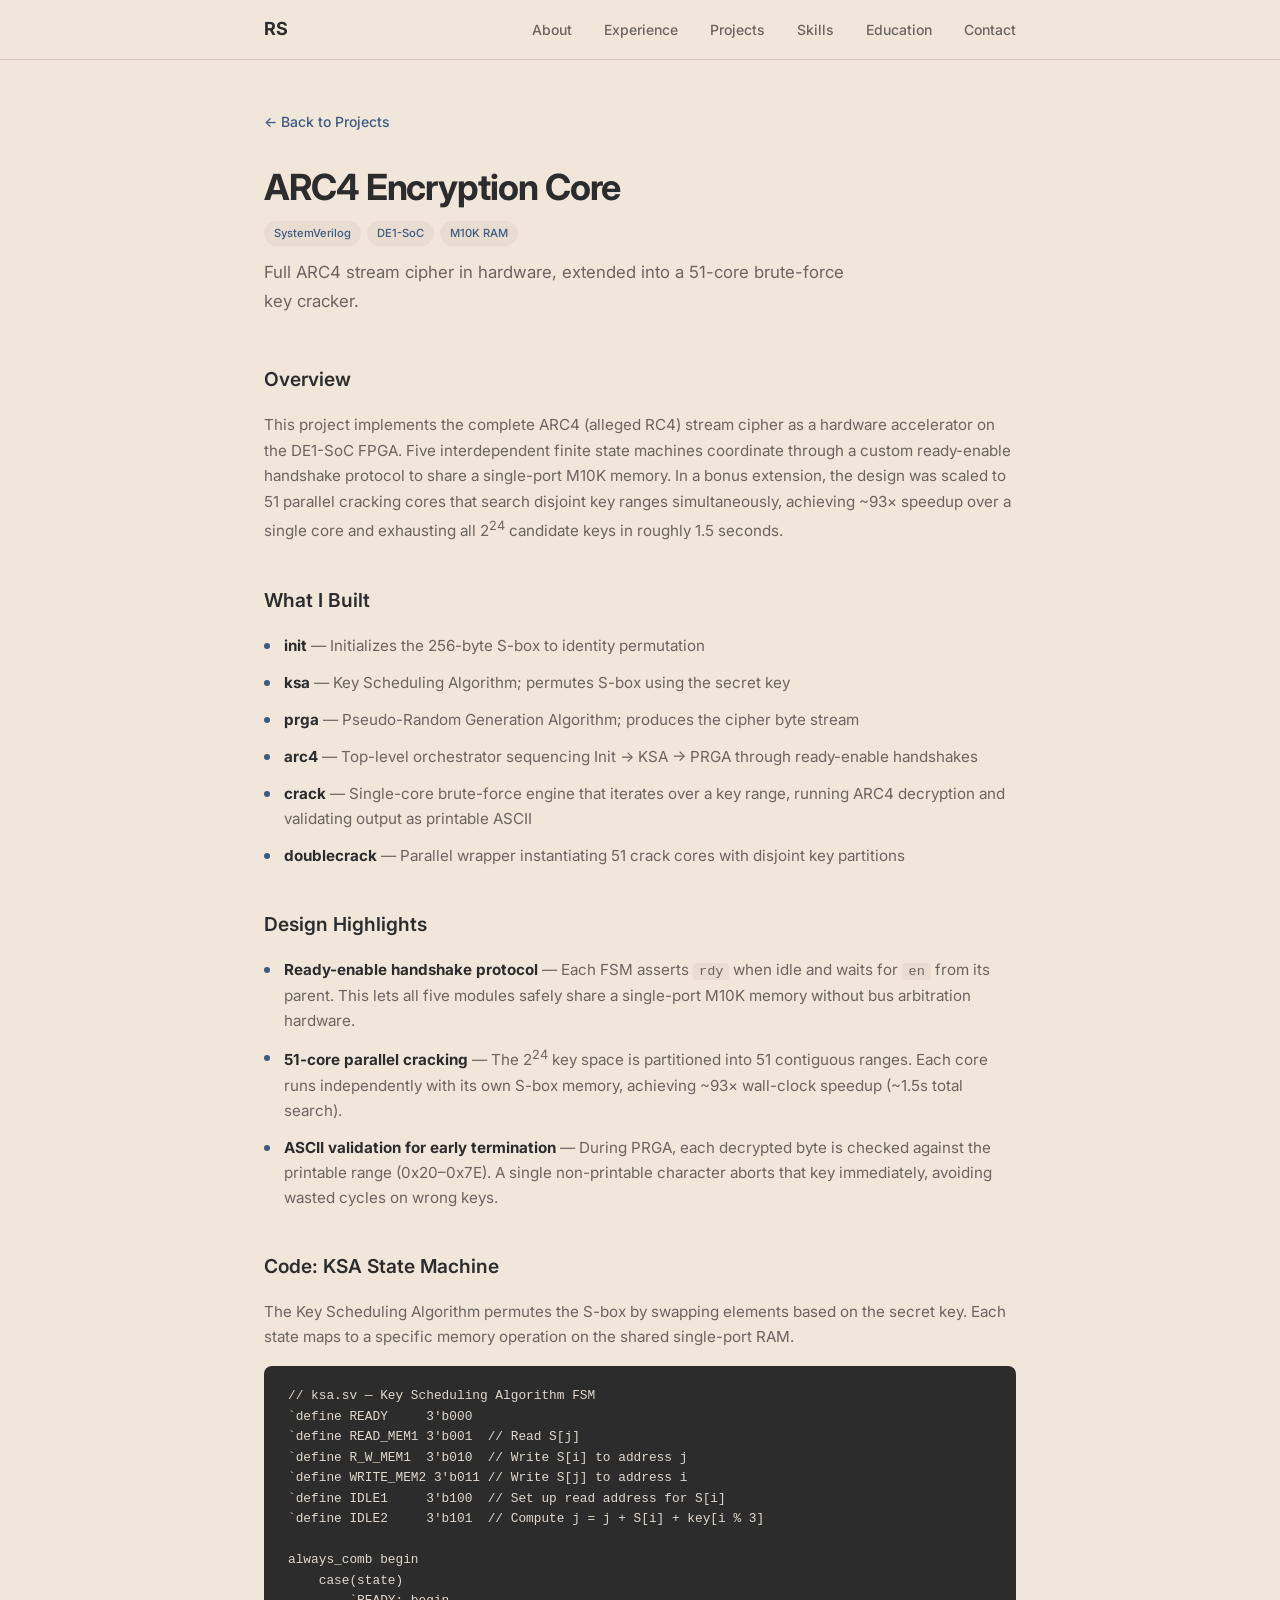
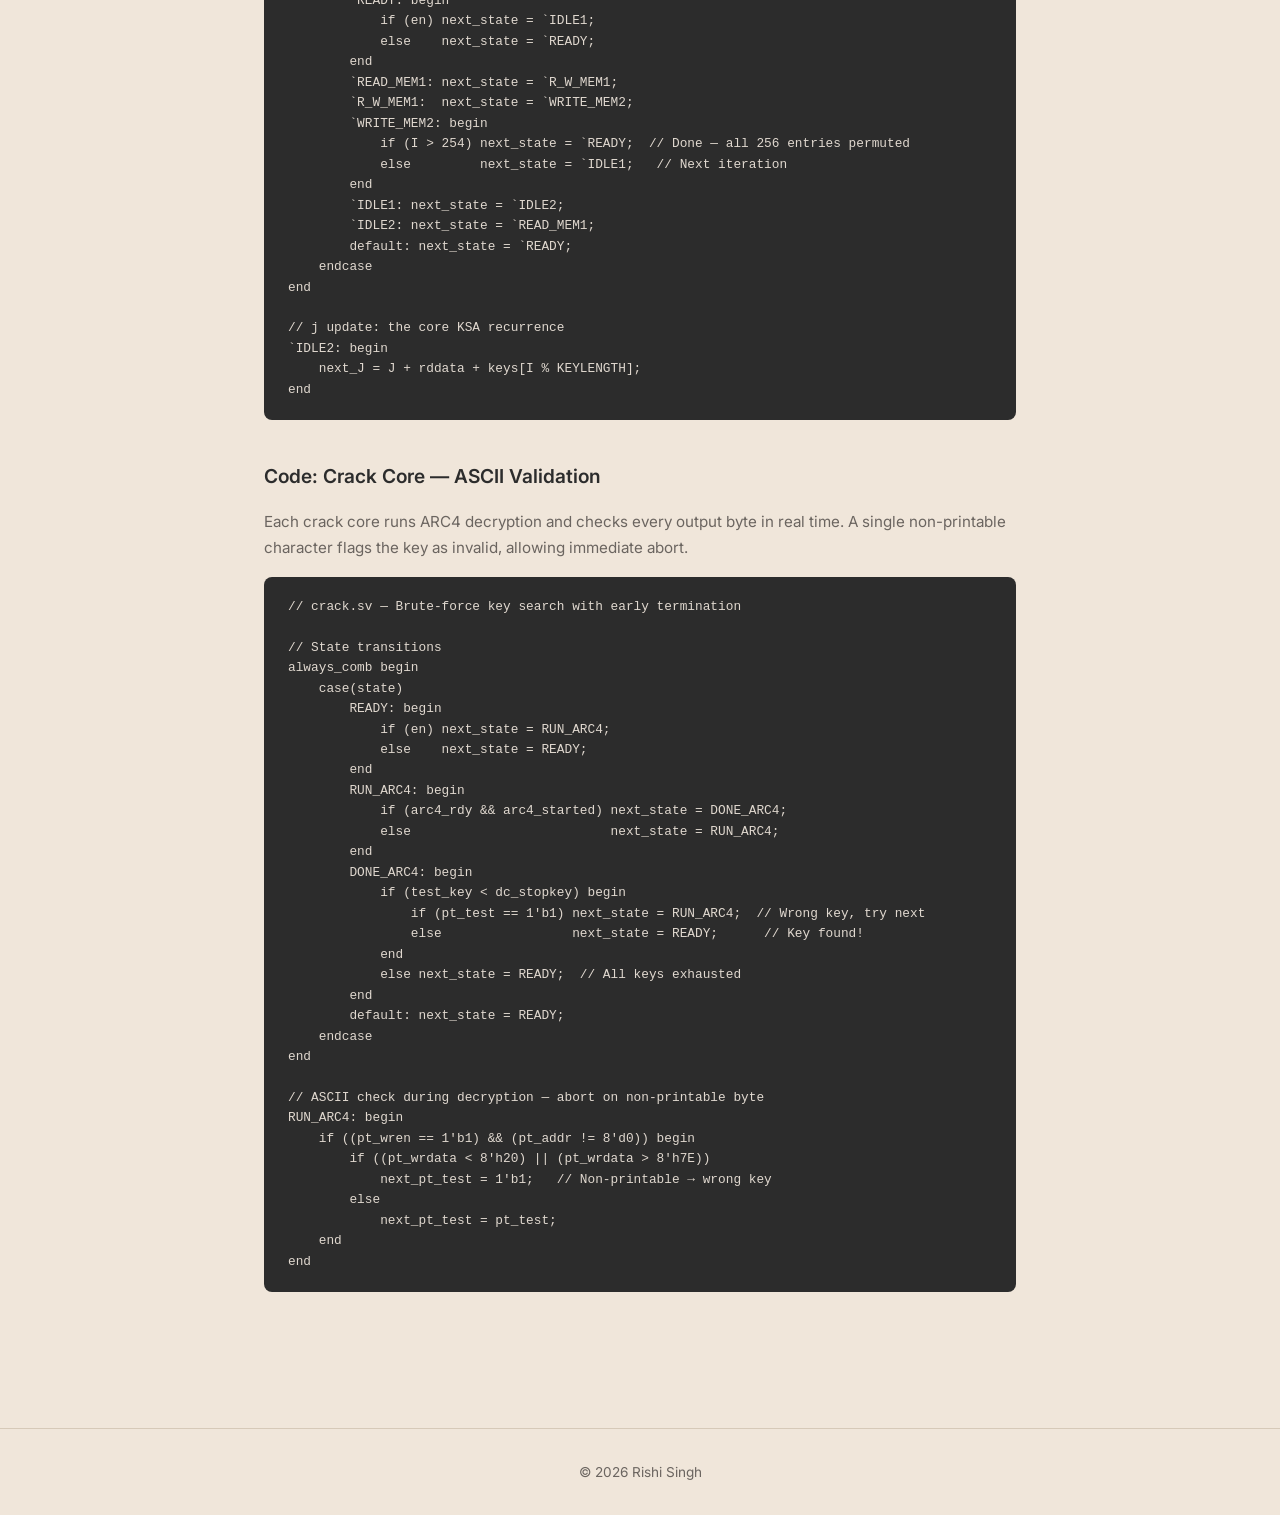
==== projects/arc4.html @ 419cffde "Add detail pages for FPGA projects Create dedicated pages for ARC4, VGA, and Baccarat projects with " ====
<!DOCTYPE html>
<html lang="en">
<head>
  <meta charset="UTF-8">
  <meta name="viewport" content="width=device-width, initial-scale=1.0">
  <title>ARC4 Encryption Core — Rishi Singh</title>
  <link rel="preconnect" href="https://fonts.googleapis.com">
  <link rel="preconnect" href="https://fonts.gstatic.com" crossorigin>
  <link href="https://fonts.googleapis.com/css2?family=Inter:wght@400;500;600;700&display=swap" rel="stylesheet">
  <link rel="stylesheet" href="../style.css">
</head>
<body>

  <!-- Navigation -->
  <nav class="nav" id="nav">
    <div class="nav-inner">
      <a href="../index.html#hero" class="nav-logo">RS</a>
      <button class="nav-toggle" id="nav-toggle" aria-label="Toggle navigation">
        <span></span>
        <span></span>
        <span></span>
      </button>
      <ul class="nav-links" id="nav-links">
        <li><a href="../index.html#about">About</a></li>
        <li><a href="../index.html#experience">Experience</a></li>
        <li><a href="../index.html#projects">Projects</a></li>
        <li><a href="../index.html#skills">Skills</a></li>
        <li><a href="../index.html#education">Education</a></li>
        <li><a href="../index.html#contact">Contact</a></li>
      </ul>
    </div>
  </nav>

  <main class="project-detail">
    <div class="container">

      <a href="../index.html#projects" class="back-link">&larr; Back to Projects</a>

      <div class="project-detail-header">
        <h1>ARC4 Encryption Core</h1>
        <div class="project-tags">
          <span class="tag">SystemVerilog</span>
          <span class="tag">DE1-SoC</span>
          <span class="tag">M10K RAM</span>
        </div>
        <p class="project-detail-summary">Full ARC4 stream cipher in hardware, extended into a 51-core brute-force key cracker.</p>
      </div>

      <section class="project-detail-section">
        <h2>Overview</h2>
        <p>This project implements the complete ARC4 (alleged RC4) stream cipher as a hardware accelerator on the DE1-SoC FPGA. Five interdependent finite state machines coordinate through a custom ready-enable handshake protocol to share a single-port M10K memory. In a bonus extension, the design was scaled to 51 parallel cracking cores that search disjoint key ranges simultaneously, achieving ~93&times; speedup over a single core and exhausting all 2<sup>24</sup> candidate keys in roughly 1.5 seconds.</p>
      </section>

      <section class="project-detail-section">
        <h2>What I Built</h2>
        <ul class="highlight-list">
          <li><strong>init</strong> &mdash; Initializes the 256-byte S-box to identity permutation</li>
          <li><strong>ksa</strong> &mdash; Key Scheduling Algorithm; permutes S-box using the secret key</li>
          <li><strong>prga</strong> &mdash; Pseudo-Random Generation Algorithm; produces the cipher byte stream</li>
          <li><strong>arc4</strong> &mdash; Top-level orchestrator sequencing Init &rarr; KSA &rarr; PRGA through ready-enable handshakes</li>
          <li><strong>crack</strong> &mdash; Single-core brute-force engine that iterates over a key range, running ARC4 decryption and validating output as printable ASCII</li>
          <li><strong>doublecrack</strong> &mdash; Parallel wrapper instantiating 51 crack cores with disjoint key partitions</li>
        </ul>
      </section>

      <section class="project-detail-section">
        <h2>Design Highlights</h2>
        <ul class="highlight-list">
          <li><strong>Ready-enable handshake protocol</strong> &mdash; Each FSM asserts <code>rdy</code> when idle and waits for <code>en</code> from its parent. This lets all five modules safely share a single-port M10K memory without bus arbitration hardware.</li>
          <li><strong>51-core parallel cracking</strong> &mdash; The 2<sup>24</sup> key space is partitioned into 51 contiguous ranges. Each core runs independently with its own S-box memory, achieving ~93&times; wall-clock speedup (~1.5s total search).</li>
          <li><strong>ASCII validation for early termination</strong> &mdash; During PRGA, each decrypted byte is checked against the printable range (0x20&ndash;0x7E). A single non-printable character aborts that key immediately, avoiding wasted cycles on wrong keys.</li>
        </ul>
      </section>

      <section class="project-detail-section">
        <h2>Code: KSA State Machine</h2>
        <p>The Key Scheduling Algorithm permutes the S-box by swapping elements based on the secret key. Each state maps to a specific memory operation on the shared single-port RAM.</p>
        <pre class="code-block"><code>// ksa.sv — Key Scheduling Algorithm FSM
`define READY     3'b000
`define READ_MEM1 3'b001  // Read S[j]
`define R_W_MEM1  3'b010  // Write S[i] to address j
`define WRITE_MEM2 3'b011 // Write S[j] to address i
`define IDLE1     3'b100  // Set up read address for S[i]
`define IDLE2     3'b101  // Compute j = j + S[i] + key[i % 3]

always_comb begin
    case(state)
        `READY: begin
            if (en) next_state = `IDLE1;
            else    next_state = `READY;
        end
        `READ_MEM1: next_state = `R_W_MEM1;
        `R_W_MEM1:  next_state = `WRITE_MEM2;
        `WRITE_MEM2: begin
            if (I > 254) next_state = `READY;  // Done — all 256 entries permuted
            else         next_state = `IDLE1;   // Next iteration
        end
        `IDLE1: next_state = `IDLE2;
        `IDLE2: next_state = `READ_MEM1;
        default: next_state = `READY;
    endcase
end

// j update: the core KSA recurrence
`IDLE2: begin
    next_J = J + rddata + keys[I % KEYLENGTH];
end</code></pre>
      </section>

      <section class="project-detail-section">
        <h2>Code: Crack Core — ASCII Validation</h2>
        <p>Each crack core runs ARC4 decryption and checks every output byte in real time. A single non-printable character flags the key as invalid, allowing immediate abort.</p>
        <pre class="code-block"><code>// crack.sv — Brute-force key search with early termination

// State transitions
always_comb begin
    case(state)
        READY: begin
            if (en) next_state = RUN_ARC4;
            else    next_state = READY;
        end
        RUN_ARC4: begin
            if (arc4_rdy && arc4_started) next_state = DONE_ARC4;
            else                          next_state = RUN_ARC4;
        end
        DONE_ARC4: begin
            if (test_key < dc_stopkey) begin
                if (pt_test == 1'b1) next_state = RUN_ARC4;  // Wrong key, try next
                else                 next_state = READY;      // Key found!
            end
            else next_state = READY;  // All keys exhausted
        end
        default: next_state = READY;
    endcase
end

// ASCII check during decryption — abort on non-printable byte
RUN_ARC4: begin
    if ((pt_wren == 1'b1) && (pt_addr != 8'd0)) begin
        if ((pt_wrdata < 8'h20) || (pt_wrdata > 8'h7E))
            next_pt_test = 1'b1;   // Non-printable → wrong key
        else
            next_pt_test = pt_test;
    end
end</code></pre>
      </section>

    </div>
  </main>

  <footer class="footer">
    <div class="container">
      <p>&copy; 2026 Rishi Singh</p>
    </div>
  </footer>

  <script src="../script.js"></script>
</body>
</html>
---- style.css ----
/* === Reset & Base === */
*, *::before, *::after {
  margin: 0;
  padding: 0;
  box-sizing: border-box;
}

:root {
  --color-bg: #f0e6da;
  --color-text: #2c2c2c;
  --color-muted: #6b6560;
  --color-accent: #3d5a80;
  --color-accent-light: #e8ddd0;
  --color-border: #d6c9b8;
  --color-section-alt: #e8ddd0;
  --color-card-bg: #f7f0e8;
  --font: 'Inter', -apple-system, BlinkMacSystemFont, 'Segoe UI', Roboto, sans-serif;
  --max-width: 800px;
  --nav-height: 60px;
}

html {
  scroll-behavior: smooth;
  scroll-padding-top: var(--nav-height);
}

body {
  font-family: var(--font);
  color: var(--color-text);
  background: var(--color-bg);
  line-height: 1.7;
  font-size: 16px;
  -webkit-font-smoothing: antialiased;
}

a {
  color: var(--color-accent);
  text-decoration: none;
  transition: color 0.2s;
}

a:hover {
  color: #2c4a6e;
}

ul {
  list-style: none;
}

.container {
  max-width: var(--max-width);
  margin: 0 auto;
  padding: 0 24px;
}

/* === Navigation === */
.nav {
  position: fixed;
  top: 0;
  left: 0;
  right: 0;
  height: var(--nav-height);
  background: rgba(240, 230, 218, 0.92);
  backdrop-filter: blur(12px);
  -webkit-backdrop-filter: blur(12px);
  border-bottom: 1px solid var(--color-border);
  z-index: 100;
  transition: box-shadow 0.3s;
}

.nav.scrolled {
  box-shadow: 0 1px 8px rgba(0, 0, 0, 0.08);
}

.nav-inner {
  max-width: var(--max-width);
  margin: 0 auto;
  padding: 0 24px;
  height: 100%;
  display: flex;
  align-items: center;
  justify-content: space-between;
}

.nav-logo {
  font-weight: 700;
  font-size: 1.125rem;
  color: var(--color-text);
  letter-spacing: -0.02em;
}

.nav-logo:hover {
  color: var(--color-accent);
}

.nav-links {
  display: flex;
  gap: 32px;
}

.nav-links a {
  color: var(--color-muted);
  font-size: 0.875rem;
  font-weight: 500;
  transition: color 0.2s;
}

.nav-links a:hover {
  color: var(--color-text);
}

.nav-toggle {
  display: none;
  flex-direction: column;
  gap: 5px;
  background: none;
  border: none;
  cursor: pointer;
  padding: 4px;
}

.nav-toggle span {
  display: block;
  width: 22px;
  height: 2px;
  background: var(--color-text);
  border-radius: 2px;
  transition: transform 0.3s, opacity 0.3s;
}

.nav-toggle.active span:nth-child(1) {
  transform: translateY(7px) rotate(45deg);
}

.nav-toggle.active span:nth-child(2) {
  opacity: 0;
}

.nav-toggle.active span:nth-child(3) {
  transform: translateY(-7px) rotate(-45deg);
}

/* === Hero === */
.hero {
  min-height: 100vh;
  display: flex;
  align-items: center;
  padding-top: var(--nav-height);
}

.hero-greeting {
  font-size: 1rem;
  color: var(--color-accent);
  font-weight: 500;
  margin-bottom: 8px;
}

.hero-name {
  font-size: 3.5rem;
  font-weight: 700;
  letter-spacing: -0.03em;
  line-height: 1.1;
  margin-bottom: 16px;
}

.hero-title {
  font-size: 1.25rem;
  color: var(--color-muted);
  font-weight: 500;
  margin-bottom: 12px;
}

.hero-tagline {
  font-size: 1.05rem;
  color: var(--color-muted);
  max-width: 520px;
  margin-bottom: 32px;
}

.hero-links {
  display: flex;
  gap: 12px;
  flex-wrap: wrap;
}

.btn {
  display: inline-block;
  padding: 10px 24px;
  font-size: 0.875rem;
  font-weight: 500;
  font-family: var(--font);
  border-radius: 6px;
  border: 1.5px solid var(--color-accent);
  background: var(--color-accent);
  color: #fff;
  cursor: pointer;
  transition: background 0.2s, color 0.2s;
}

.btn:hover {
  background: #2c4a6e;
  border-color: #2c4a6e;
  color: #fff;
}

.btn-outline {
  background: transparent;
  color: var(--color-accent);
}

.btn-outline:hover {
  background: var(--color-accent);
  color: #fff;
}

/* === Sections === */
.section {
  padding: 96px 0;
}

.section-alt {
  background: var(--color-section-alt);
}

.section-title {
  font-size: 1.75rem;
  font-weight: 700;
  letter-spacing: -0.02em;
  margin-bottom: 40px;
  position: relative;
}

.section-title::after {
  content: '';
  display: block;
  width: 40px;
  height: 3px;
  background: var(--color-accent);
  border-radius: 2px;
  margin-top: 12px;
}

/* === Experience & Education Entries === */
.entry {
  margin-bottom: 40px;
}

.entry:last-child {
  margin-bottom: 0;
}

.entry-header {
  display: flex;
  justify-content: space-between;
  align-items: flex-start;
  gap: 16px;
  margin-bottom: 12px;
}

.entry-title {
  font-size: 1.1rem;
  font-weight: 600;
}

.entry-subtitle {
  color: var(--color-muted);
  font-size: 0.925rem;
  margin-top: 2px;
}

.entry-date {
  color: var(--color-muted);
  font-size: 0.85rem;
  white-space: nowrap;
  flex-shrink: 0;
  margin-top: 2px;
}

.entry-list {
  padding-left: 20px;
  list-style: disc;
}

.entry-list li {
  margin-bottom: 6px;
  font-size: 0.95rem;
  color: var(--color-muted);
  line-height: 1.65;
}

.entry-detail {
  color: var(--color-muted);
  font-size: 0.925rem;
}

/* === Projects Grid === */
.projects-grid {
  display: grid;
  grid-template-columns: 1fr 1fr;
  gap: 16px;
}

.project-card {
  border: 1px solid var(--color-border);
  border-radius: 8px;
  padding: 24px;
  background: var(--color-card-bg);
  box-shadow: 0 1px 3px rgba(0, 0, 0, 0.04);
  transition: border-color 0.2s, box-shadow 0.2s;
  display: flex;
  flex-direction: column;
  gap: 10px;
}

.project-card:hover {
  border-color: var(--color-accent);
  box-shadow: 0 2px 12px rgba(61, 90, 128, 0.1);
}

/* Wide card spans both columns */
.project-card-wide {
  grid-column: 1 / -1;
  padding: 0;
}

.project-card-inner {
  display: flex;
  gap: 0;
  align-items: stretch;
}

.project-card-thumb {
  flex: 0 0 200px;
  overflow: hidden;
  border-radius: 8px 0 0 8px;
  background: #e8ddd0;
}

.project-card-thumb img {
  width: 100%;
  height: 100%;
  object-fit: cover;
  display: block;
}

.project-card-body {
  flex: 1;
  padding: 24px;
  display: flex;
  flex-direction: column;
  gap: 10px;
}

.project-card-header {
  display: flex;
  align-items: center;
  justify-content: space-between;
  gap: 8px;
}

.project-gh {
  color: var(--color-muted);
  flex-shrink: 0;
  transition: color 0.2s;
}

.project-gh:hover {
  color: var(--color-text);
}

.project-name {
  font-size: 1rem;
  font-weight: 600;
  color: var(--color-text);
}

.project-tags {
  display: flex;
  flex-wrap: wrap;
  gap: 6px;
}

.project-tags .tag {
  padding: 3px 10px;
  font-size: 0.7rem;
}

.project-desc {
  font-size: 0.875rem;
  color: var(--color-muted);
  line-height: 1.6;
}

/* === Skills === */
.skills-grid {
  display: flex;
  flex-direction: column;
  gap: 32px;
}

.skill-category {
  font-size: 0.95rem;
  font-weight: 600;
  margin-bottom: 12px;
}

.skill-tags {
  display: flex;
  flex-wrap: wrap;
  gap: 8px;
}

.tag {
  display: inline-block;
  padding: 6px 14px;
  font-size: 0.85rem;
  background: var(--color-accent-light);
  color: var(--color-accent);
  border-radius: 20px;
  font-weight: 500;
}

/* === Contact === */
.contact-text {
  color: var(--color-muted);
  margin-bottom: 28px;
  font-size: 1.05rem;
}

.contact-links {
  display: flex;
  flex-direction: column;
  gap: 16px;
}

.contact-item {
  display: inline-flex;
  align-items: center;
  gap: 10px;
  color: var(--color-text);
  font-weight: 500;
  font-size: 0.95rem;
  transition: color 0.2s;
}

.contact-item:hover {
  color: var(--color-accent);
}

.contact-item svg {
  flex-shrink: 0;
}

/* === Project Detail Pages === */
.project-detail {
  padding-top: calc(var(--nav-height) + 48px);
  padding-bottom: 96px;
}

.back-link {
  display: inline-block;
  font-size: 0.875rem;
  font-weight: 500;
  color: var(--color-accent);
  margin-bottom: 32px;
  transition: color 0.2s;
}

.back-link:hover {
  color: #2c4a6e;
}

.project-detail-header {
  margin-bottom: 48px;
}

.project-detail-header h1 {
  font-size: 2.25rem;
  font-weight: 700;
  letter-spacing: -0.03em;
  line-height: 1.2;
  margin-bottom: 12px;
}

.project-detail-summary {
  font-size: 1.05rem;
  color: var(--color-muted);
  margin-top: 12px;
  max-width: 600px;
}

.project-detail-section {
  margin-bottom: 40px;
}

.project-detail-section h2 {
  font-size: 1.2rem;
  font-weight: 600;
  margin-bottom: 16px;
  color: var(--color-text);
}

.project-detail-section > p {
  font-size: 0.95rem;
  color: var(--color-muted);
  line-height: 1.7;
  margin-bottom: 16px;
}

.highlight-list {
  list-style: none;
  padding: 0;
}

.highlight-list li {
  position: relative;
  padding-left: 20px;
  margin-bottom: 12px;
  font-size: 0.95rem;
  color: var(--color-muted);
  line-height: 1.65;
}

.highlight-list li::before {
  content: '';
  position: absolute;
  left: 0;
  top: 10px;
  width: 6px;
  height: 6px;
  background: var(--color-accent);
  border-radius: 50%;
}

.highlight-list li strong {
  color: var(--color-text);
}

.highlight-list li code {
  font-size: 0.85rem;
  background: var(--color-accent-light);
  padding: 1px 6px;
  border-radius: 4px;
  font-family: 'SF Mono', 'Fira Code', 'Fira Mono', Menlo, Consolas, monospace;
}

.code-block {
  background: #2c2c2c;
  color: #e0d8cf;
  padding: 20px 24px;
  border-radius: 8px;
  overflow-x: auto;
  font-size: 0.8rem;
  line-height: 1.6;
  font-family: 'SF Mono', 'Fira Code', 'Fira Mono', Menlo, Consolas, monospace;
  -webkit-overflow-scrolling: touch;
}

.code-block code {
  background: none;
  padding: 0;
  font-size: inherit;
  line-height: inherit;
  font-family: inherit;
}

.project-link {
  display: inline-block;
  font-size: 0.8rem;
  font-weight: 500;
  color: var(--color-accent);
  margin-top: 12px;
  transition: color 0.2s;
}

.project-link:hover {
  color: #2c4a6e;
}

/* === Footer === */
.footer {
  padding: 32px 0;
  text-align: center;
  color: var(--color-muted);
  font-size: 0.85rem;
  border-top: 1px solid var(--color-border);
}

/* === Fade-in Animation === */
.fade-in {
  opacity: 0;
  transform: translateY(20px);
  transition: opacity 0.6s ease-out, transform 0.6s ease-out;
}

.fade-in.visible {
  opacity: 1;
  transform: translateY(0);
}

/* === Responsive === */
@media (max-width: 768px) {
  .hero-name {
    font-size: 2.5rem;
  }

  .hero-title {
    font-size: 1.1rem;
  }

  .section {
    padding: 72px 0;
  }

  .project-card-wide { padding: 0; }

  .project-card-inner {
    flex-direction: column;
  }

  .project-card-thumb {
    flex: none;
    height: 180px;
    border-radius: 8px 8px 0 0;
  }

  .project-card-body {
    padding: 20px;
  }

  .projects-grid {
    grid-template-columns: 1fr;
  }

  .entry-header {
    flex-direction: column;
    gap: 4px;
  }

  .entry-date {
    font-size: 0.8rem;
  }

  .nav-toggle {
    display: flex;
  }

  .nav-links {
    position: fixed;
    top: var(--nav-height);
    left: 0;
    right: 0;
    background: rgba(240, 230, 218, 0.98);
    backdrop-filter: blur(12px);
    -webkit-backdrop-filter: blur(12px);
    flex-direction: column;
    gap: 0;
    padding: 8px 0;
    border-bottom: 1px solid var(--color-border);
    transform: translateY(-100%);
    opacity: 0;
    pointer-events: none;
    transition: transform 0.3s, opacity 0.3s;
  }

  .nav-links.open {
    transform: translateY(0);
    opacity: 1;
    pointer-events: auto;
  }

  .nav-links a {
    display: block;
    padding: 12px 24px;
    font-size: 1rem;
  }

  .nav-links a:hover {
    background: var(--color-section-alt);
  }
}

@media (max-width: 768px) {
  .project-detail {
    padding-top: calc(var(--nav-height) + 32px);
    padding-bottom: 64px;
  }

  .project-detail-header h1 {
    font-size: 1.75rem;
  }

  .code-block {
    padding: 16px;
    font-size: 0.75rem;
  }
}

@media (max-width: 480px) {
  .hero-name {
    font-size: 2rem;
  }

  .hero-links {
    flex-direction: column;
  }

  .btn {
    text-align: center;
  }

  .section {
    padding: 56px 0;
  }

  .section-title {
    font-size: 1.5rem;
    margin-bottom: 28px;
  }
}
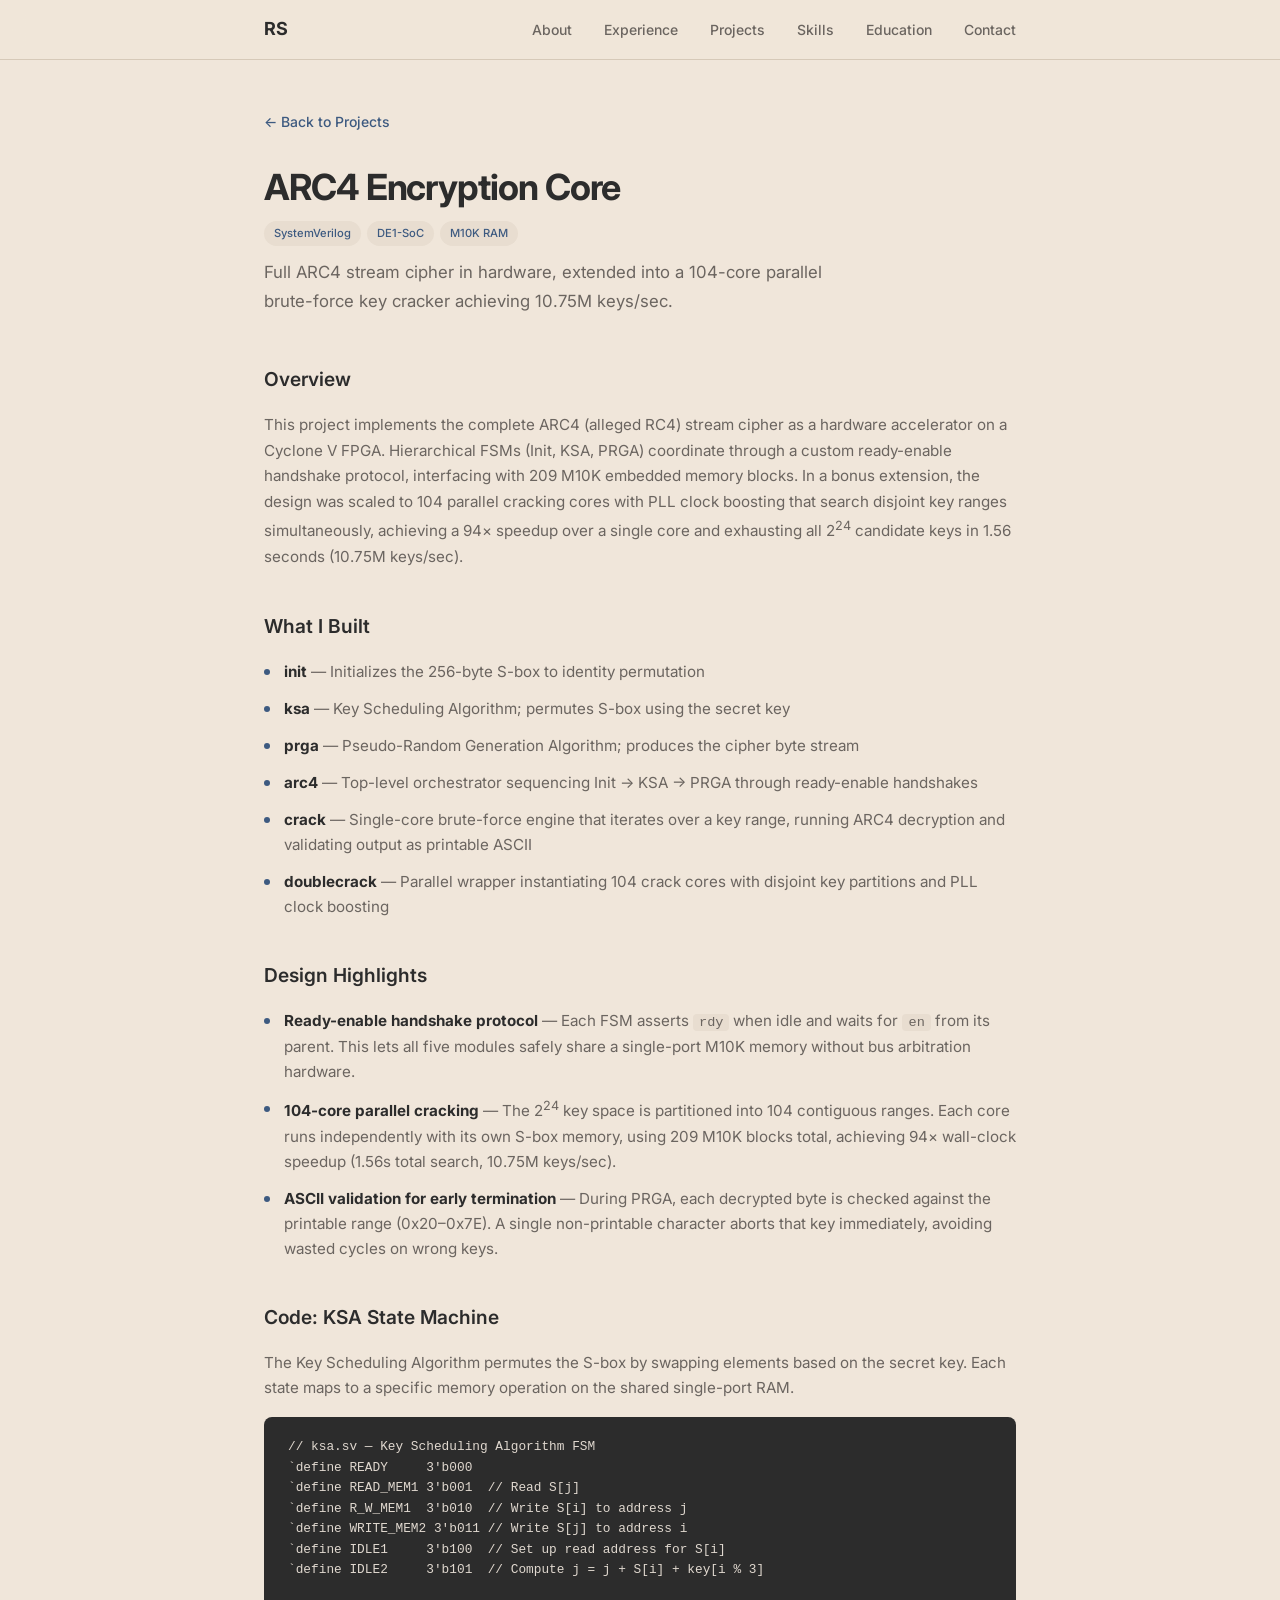
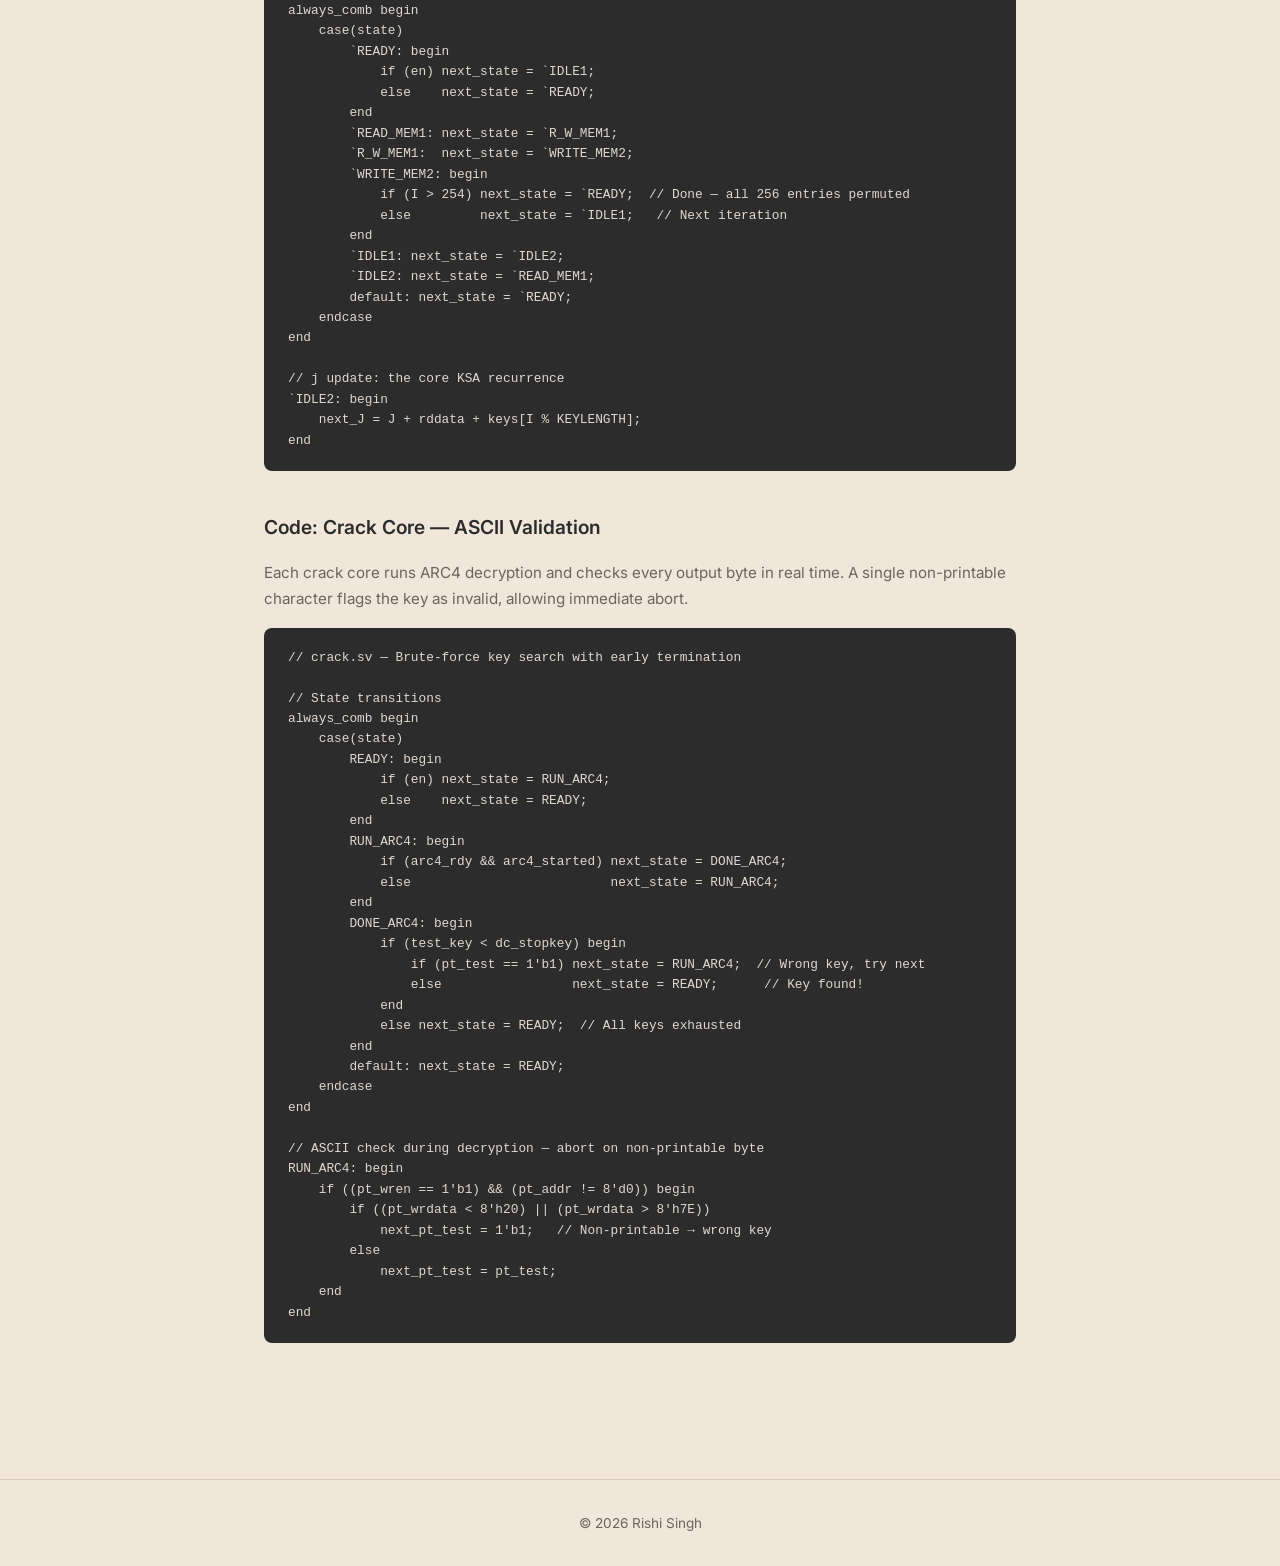
==== commit 82f516fd: "Update website to match resume: experience, projects, skills, and add resume download" ====
--- a/projects/arc4.html
+++ b/projects/arc4.html
@@ -43,12 +43,12 @@
           <span class="tag">DE1-SoC</span>
           <span class="tag">M10K RAM</span>
         </div>
-        <p class="project-detail-summary">Full ARC4 stream cipher in hardware, extended into a 51-core brute-force key cracker.</p>
+        <p class="project-detail-summary">Full ARC4 stream cipher in hardware, extended into a 104-core parallel brute-force key cracker achieving 10.75M keys/sec.</p>
       </div>
 
       <section class="project-detail-section">
         <h2>Overview</h2>
-        <p>This project implements the complete ARC4 (alleged RC4) stream cipher as a hardware accelerator on the DE1-SoC FPGA. Five interdependent finite state machines coordinate through a custom ready-enable handshake protocol to share a single-port M10K memory. In a bonus extension, the design was scaled to 51 parallel cracking cores that search disjoint key ranges simultaneously, achieving ~93&times; speedup over a single core and exhausting all 2<sup>24</sup> candidate keys in roughly 1.5 seconds.</p>
+        <p>This project implements the complete ARC4 (alleged RC4) stream cipher as a hardware accelerator on a Cyclone V FPGA. Hierarchical FSMs (Init, KSA, PRGA) coordinate through a custom ready-enable handshake protocol, interfacing with 209 M10K embedded memory blocks. In a bonus extension, the design was scaled to 104 parallel cracking cores with PLL clock boosting that search disjoint key ranges simultaneously, achieving a 94&times; speedup over a single core and exhausting all 2<sup>24</sup> candidate keys in 1.56 seconds (10.75M keys/sec).</p>
       </section>
 
       <section class="project-detail-section">
@@ -59,7 +59,7 @@
           <li><strong>prga</strong> &mdash; Pseudo-Random Generation Algorithm; produces the cipher byte stream</li>
           <li><strong>arc4</strong> &mdash; Top-level orchestrator sequencing Init &rarr; KSA &rarr; PRGA through ready-enable handshakes</li>
           <li><strong>crack</strong> &mdash; Single-core brute-force engine that iterates over a key range, running ARC4 decryption and validating output as printable ASCII</li>
-          <li><strong>doublecrack</strong> &mdash; Parallel wrapper instantiating 51 crack cores with disjoint key partitions</li>
+          <li><strong>doublecrack</strong> &mdash; Parallel wrapper instantiating 104 crack cores with disjoint key partitions and PLL clock boosting</li>
         </ul>
       </section>
 
@@ -67,7 +67,7 @@
         <h2>Design Highlights</h2>
         <ul class="highlight-list">
           <li><strong>Ready-enable handshake protocol</strong> &mdash; Each FSM asserts <code>rdy</code> when idle and waits for <code>en</code> from its parent. This lets all five modules safely share a single-port M10K memory without bus arbitration hardware.</li>
-          <li><strong>51-core parallel cracking</strong> &mdash; The 2<sup>24</sup> key space is partitioned into 51 contiguous ranges. Each core runs independently with its own S-box memory, achieving ~93&times; wall-clock speedup (~1.5s total search).</li>
+          <li><strong>104-core parallel cracking</strong> &mdash; The 2<sup>24</sup> key space is partitioned into 104 contiguous ranges. Each core runs independently with its own S-box memory, using 209 M10K blocks total, achieving 94&times; wall-clock speedup (1.56s total search, 10.75M keys/sec).</li>
           <li><strong>ASCII validation for early termination</strong> &mdash; During PRGA, each decrypted byte is checked against the printable range (0x20&ndash;0x7E). A single non-printable character aborts that key immediately, avoiding wasted cycles on wrong keys.</li>
         </ul>
       </section>
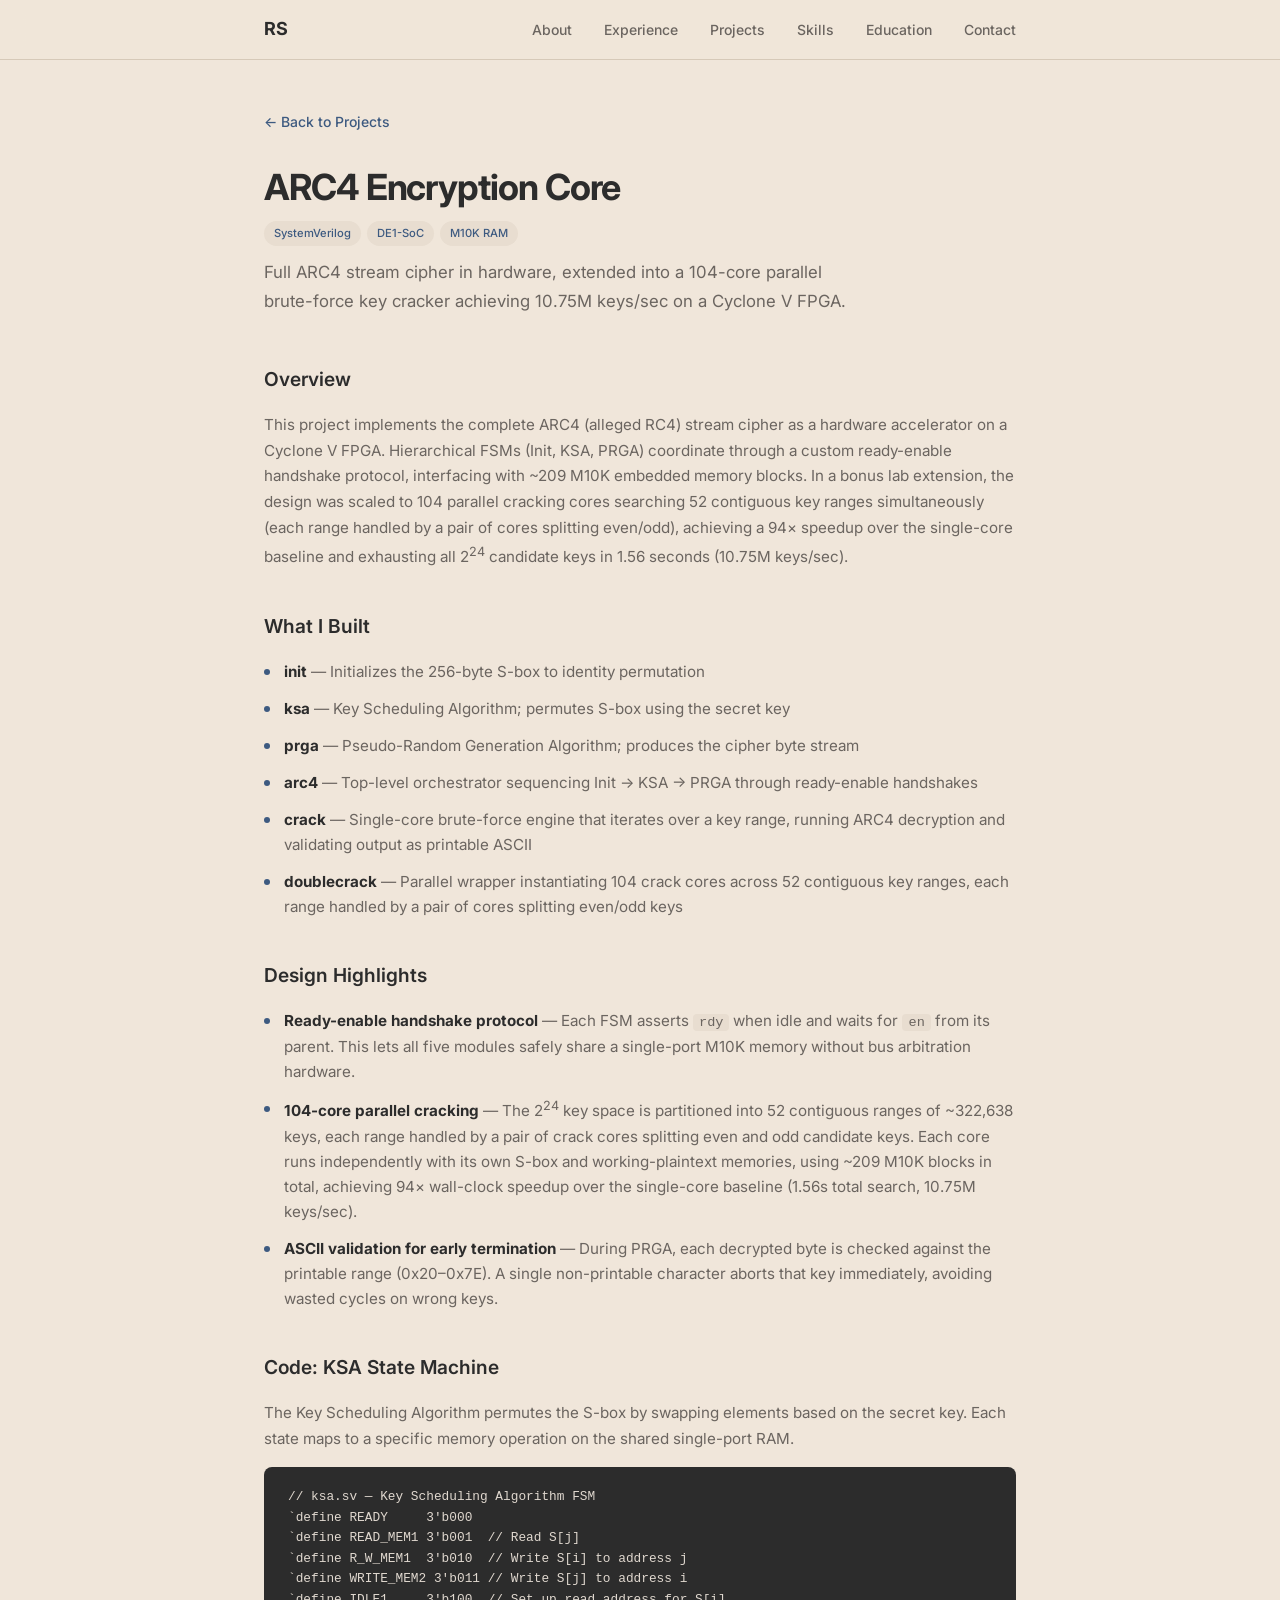
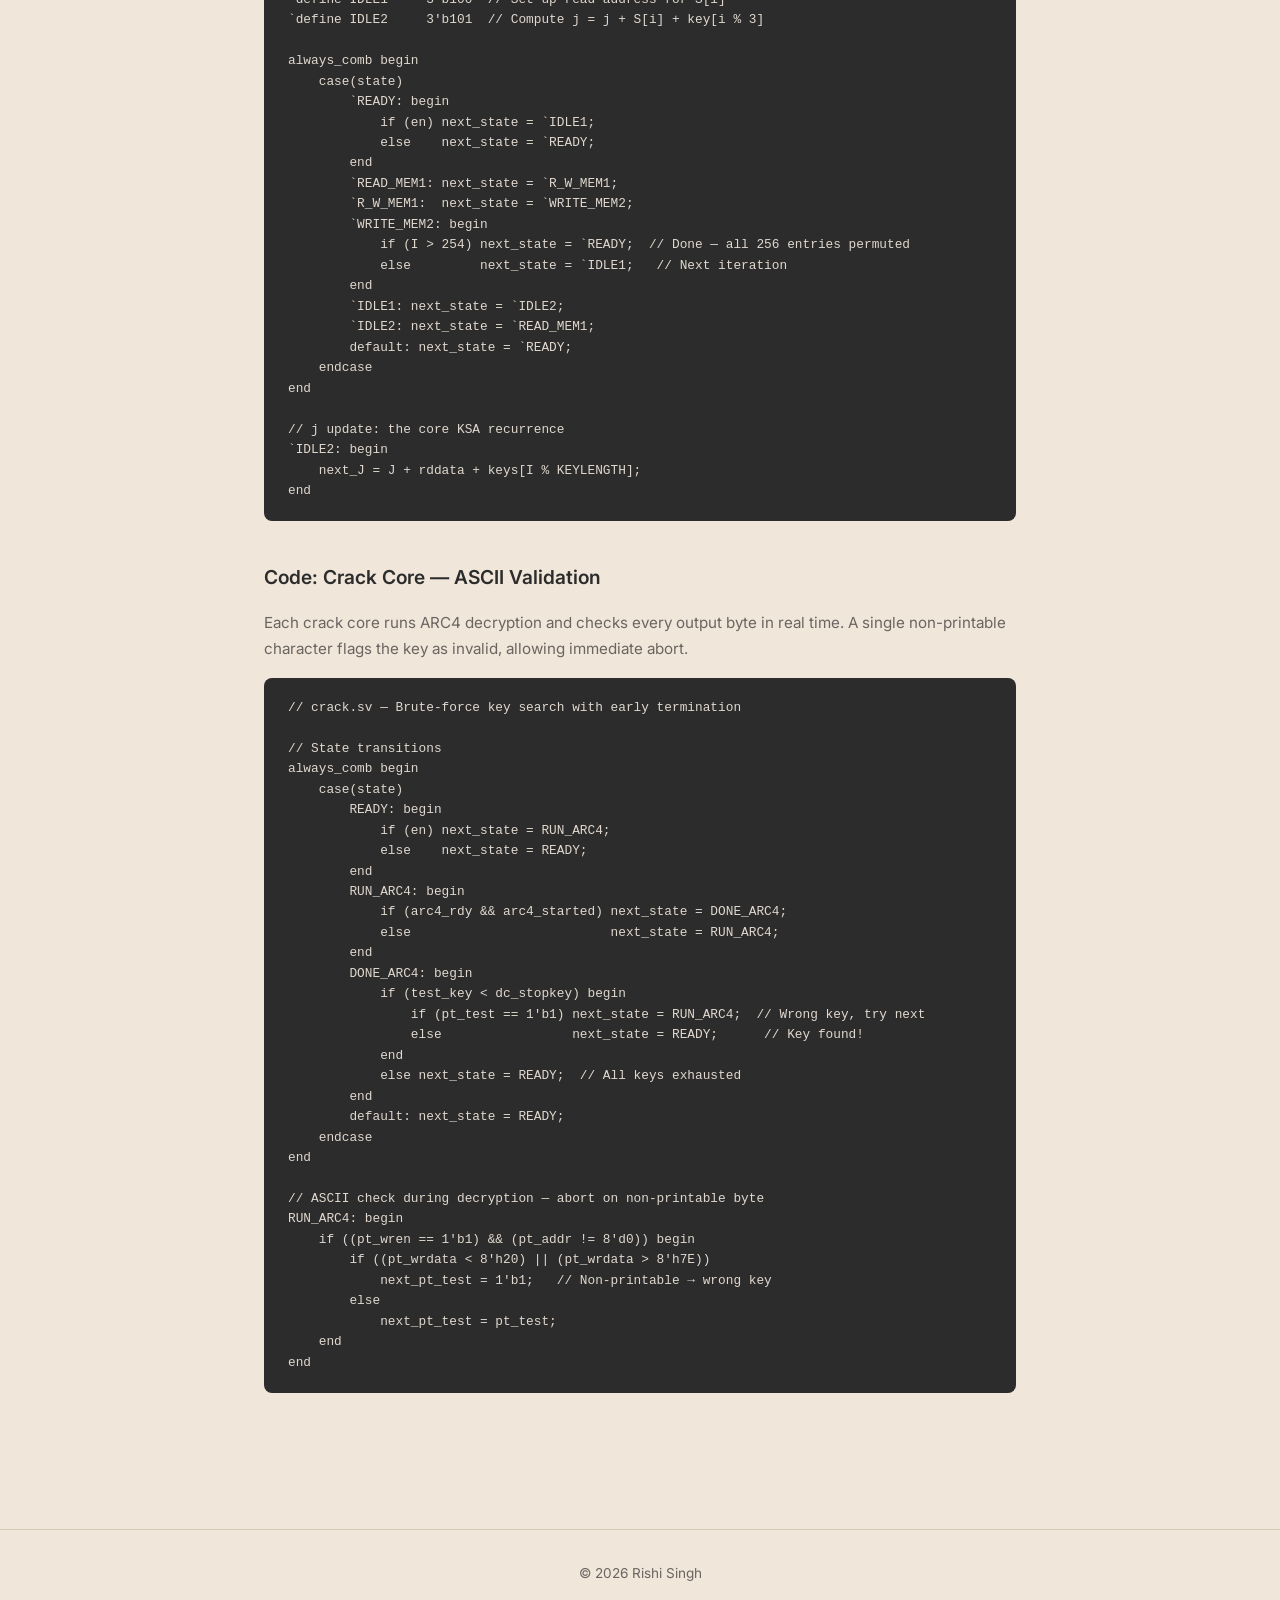
==== commit f7809c0b: "ARC4: remove PLL clock boosting claim, clarify core partitioning Verified against the actual bonus l" ====
--- a/projects/arc4.html
+++ b/projects/arc4.html
@@ -43,12 +43,12 @@
           <span class="tag">DE1-SoC</span>
           <span class="tag">M10K RAM</span>
         </div>
-        <p class="project-detail-summary">Full ARC4 stream cipher in hardware, extended into a 104-core parallel brute-force key cracker achieving 10.75M keys/sec.</p>
+        <p class="project-detail-summary">Full ARC4 stream cipher in hardware, extended into a 104-core parallel brute-force key cracker achieving 10.75M keys/sec on a Cyclone V FPGA.</p>
       </div>
 
       <section class="project-detail-section">
         <h2>Overview</h2>
-        <p>This project implements the complete ARC4 (alleged RC4) stream cipher as a hardware accelerator on a Cyclone V FPGA. Hierarchical FSMs (Init, KSA, PRGA) coordinate through a custom ready-enable handshake protocol, interfacing with 209 M10K embedded memory blocks. In a bonus extension, the design was scaled to 104 parallel cracking cores with PLL clock boosting that search disjoint key ranges simultaneously, achieving a 94&times; speedup over a single core and exhausting all 2<sup>24</sup> candidate keys in 1.56 seconds (10.75M keys/sec).</p>
+        <p>This project implements the complete ARC4 (alleged RC4) stream cipher as a hardware accelerator on a Cyclone V FPGA. Hierarchical FSMs (Init, KSA, PRGA) coordinate through a custom ready-enable handshake protocol, interfacing with ~209 M10K embedded memory blocks. In a bonus lab extension, the design was scaled to 104 parallel cracking cores searching 52 contiguous key ranges simultaneously (each range handled by a pair of cores splitting even/odd), achieving a 94&times; speedup over the single-core baseline and exhausting all 2<sup>24</sup> candidate keys in 1.56 seconds (10.75M keys/sec).</p>
       </section>
 
       <section class="project-detail-section">
@@ -59,7 +59,7 @@
           <li><strong>prga</strong> &mdash; Pseudo-Random Generation Algorithm; produces the cipher byte stream</li>
           <li><strong>arc4</strong> &mdash; Top-level orchestrator sequencing Init &rarr; KSA &rarr; PRGA through ready-enable handshakes</li>
           <li><strong>crack</strong> &mdash; Single-core brute-force engine that iterates over a key range, running ARC4 decryption and validating output as printable ASCII</li>
-          <li><strong>doublecrack</strong> &mdash; Parallel wrapper instantiating 104 crack cores with disjoint key partitions and PLL clock boosting</li>
+          <li><strong>doublecrack</strong> &mdash; Parallel wrapper instantiating 104 crack cores across 52 contiguous key ranges, each range handled by a pair of cores splitting even/odd keys</li>
         </ul>
       </section>
 
@@ -67,7 +67,7 @@
         <h2>Design Highlights</h2>
         <ul class="highlight-list">
           <li><strong>Ready-enable handshake protocol</strong> &mdash; Each FSM asserts <code>rdy</code> when idle and waits for <code>en</code> from its parent. This lets all five modules safely share a single-port M10K memory without bus arbitration hardware.</li>
-          <li><strong>104-core parallel cracking</strong> &mdash; The 2<sup>24</sup> key space is partitioned into 104 contiguous ranges. Each core runs independently with its own S-box memory, using 209 M10K blocks total, achieving 94&times; wall-clock speedup (1.56s total search, 10.75M keys/sec).</li>
+          <li><strong>104-core parallel cracking</strong> &mdash; The 2<sup>24</sup> key space is partitioned into 52 contiguous ranges of ~322,638 keys, each range handled by a pair of crack cores splitting even and odd candidate keys. Each core runs independently with its own S-box and working-plaintext memories, using ~209 M10K blocks in total, achieving 94&times; wall-clock speedup over the single-core baseline (1.56s total search, 10.75M keys/sec).</li>
           <li><strong>ASCII validation for early termination</strong> &mdash; During PRGA, each decrypted byte is checked against the printable range (0x20&ndash;0x7E). A single non-printable character aborts that key immediately, avoiding wasted cycles on wrong keys.</li>
         </ul>
       </section>
--- a/style.css
+++ b/style.css
@@ -505,6 +505,13 @@
   color: var(--color-muted);
   line-height: 1.7;
   margin-bottom: 16px;
+}
+
+.project-detail-img {
+  width: 100%;
+  border-radius: 8px;
+  margin: 16px 0;
+  border: 1px solid var(--color-border);
 }
 
 .highlight-list {
